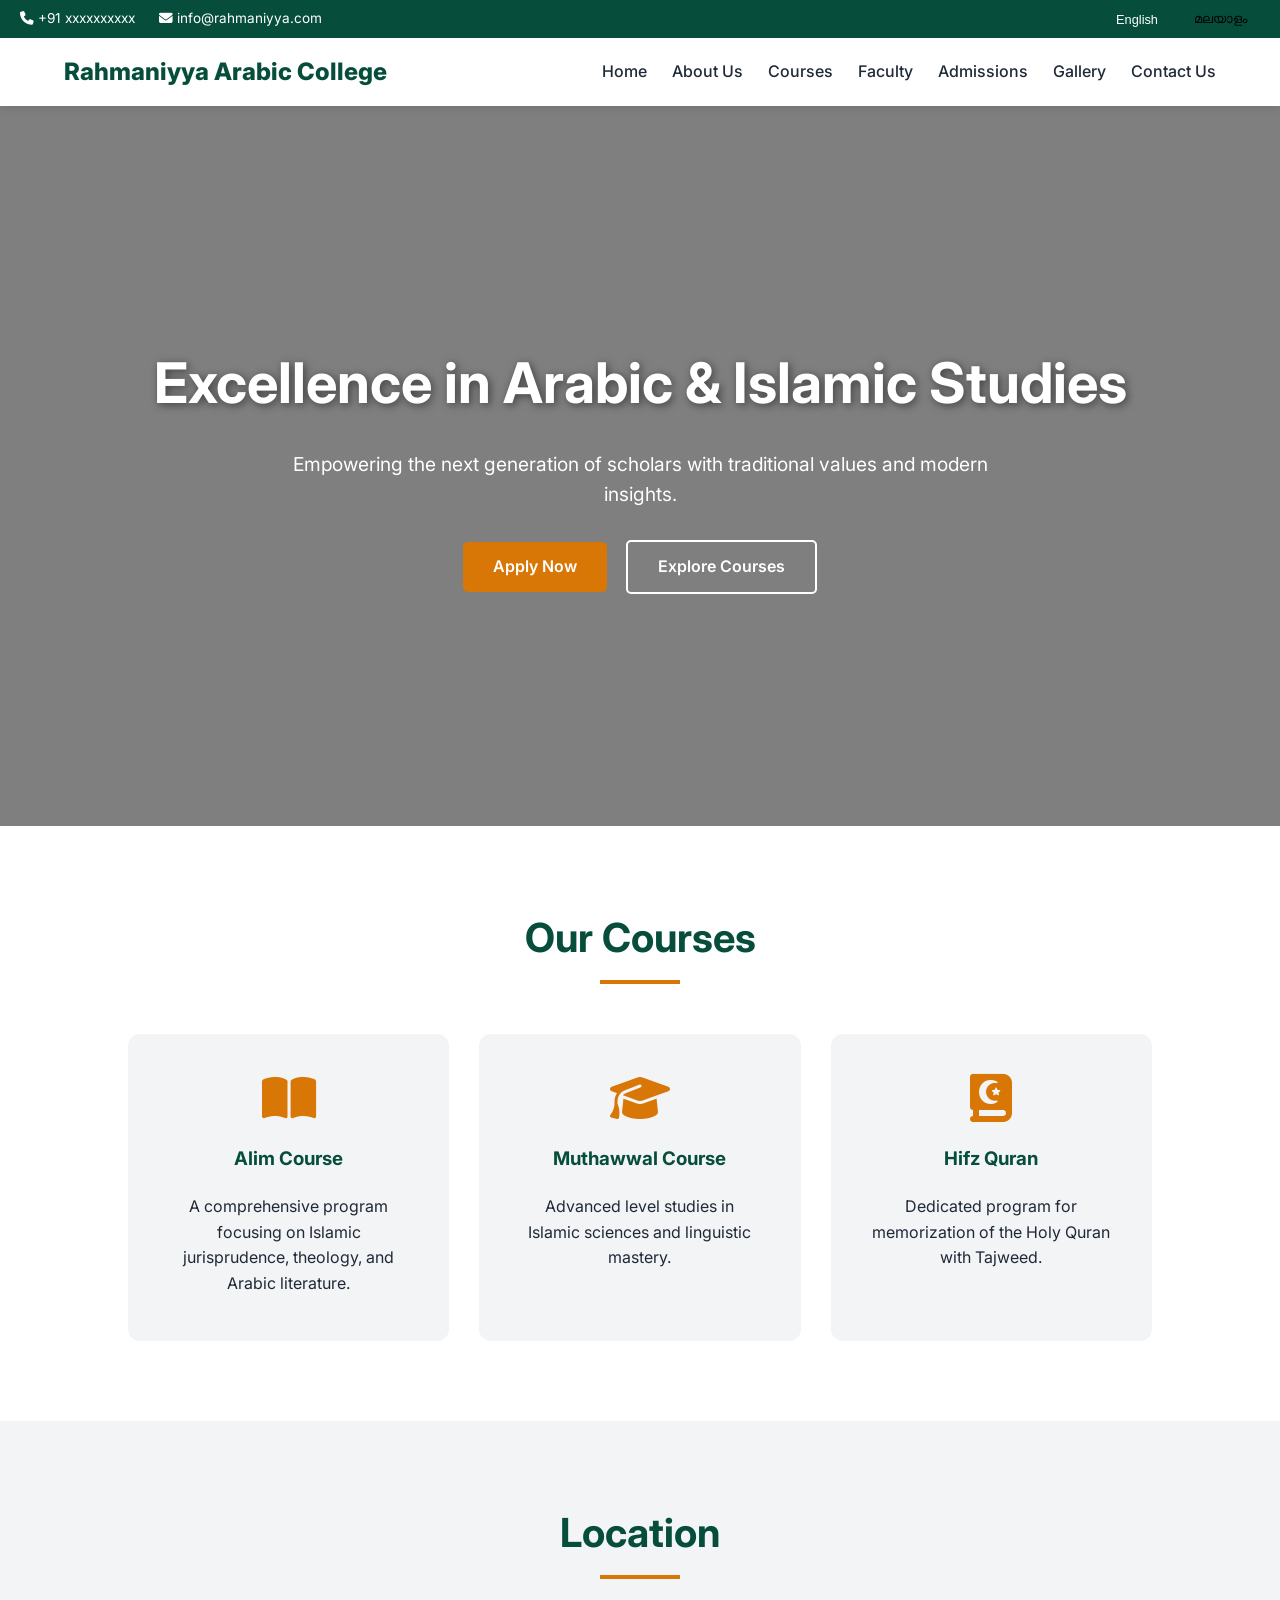
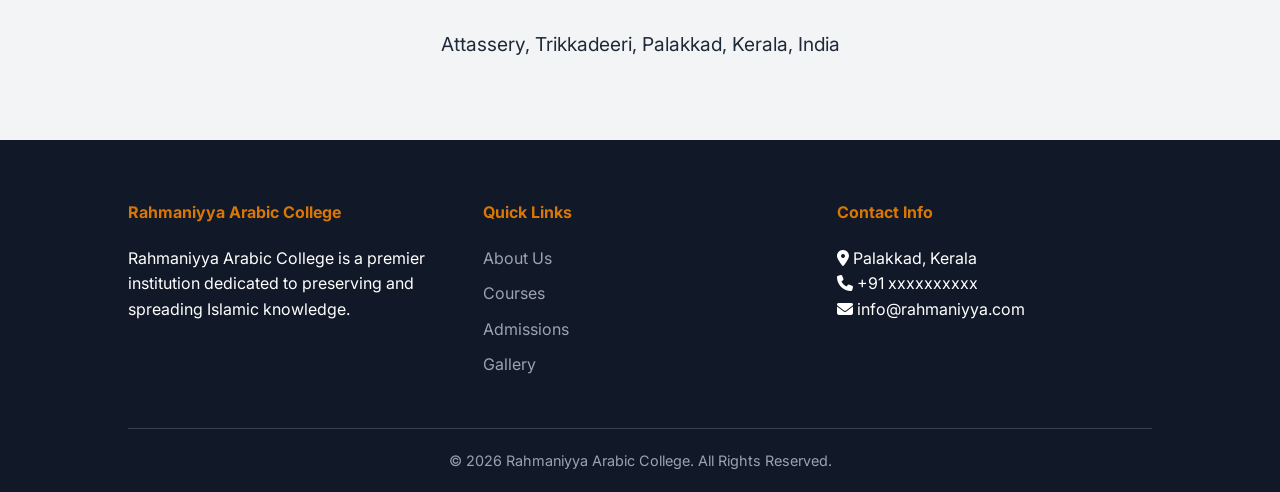
==== index.html @ 30724a8e "Initial commit" ====
<!DOCTYPE html>
<html lang="en">
<head>
    <meta charset="UTF-8">
    <meta name="viewport" content="width=device-width, initial-scale=1.0">
    <title>Rahmaniyya Arabic College | Excellence in Islamic Studies</title>
    <meta name="description" content="Rahmaniyya Arabic College - A premier institution for Arabic and Islamic studies in Palakkad, Kerala. Offering Alim, Muthawwal, and Hifz courses.">
    <!-- Google Fonts -->
    <link rel="preconnect" href="https://fonts.googleapis.com">
    <link rel="preconnect" href="https://fonts.gstatic.com" crossorigin>
    <link href="https://fonts.googleapis.com/css2?family=Baloo+Chettan+2:wght@400;600;800&family=Inter:wght@300;400;600;800&display=swap" rel="stylesheet">
    <!-- Font Awesome -->
    <link rel="stylesheet" href="https://cdnjs.cloudflare.com/ajax/libs/font-awesome/6.4.0/css/all.min.css">
    <!-- Custom CSS -->
    <link rel="stylesheet" href="assets/css/style.css">
</head>
<body>

    <header>
        <div class="top-bar">
            <div class="contact-info">
                <span><i class="fas fa-phone"></i> +91 xxxxxxxxxx</span>
                <span style="margin-left: 20px;"><i class="fas fa-envelope"></i> info@rahmaniyya.com</span>
            </div>
            <div class="lang-toggle">
                <button class="lang-btn active" onclick="switchLanguage('en')">English</button>
                <button class="lang-btn" onclick="switchLanguage('ml')">മലയാളം</button>
            </div>
        </div>
        <nav>
            <div class="logo-container">
                <div class="logo-text" data-i18n="collegeName">Rahmaniyya Arabic College</div>
            </div>
            <ul class="nav-links">
                <li><a href="index.html" data-i18n="home">Home</a></li>
                <li><a href="about.html" data-i18n="about">About Us</a></li>
                <li><a href="courses.html" data-i18n="courses">Courses</a></li>
                <li><a href="faculty.html" data-i18n="faculty">Faculty</a></li>
                <li><a href="admissions.html" data-i18n="admissions">Admissions</a></li>
                <li><a href="gallery.html" data-i18n="gallery">Gallery</a></li>
                <li><a href="contact.html" data-i18n="contact">Contact Us</a></li>
            </ul>
        </nav>
    </header>

    <main>
        <section class="hero">
            <div class="hero-content">
                <h1 data-i18n="heroTitle">Excellence in Arabic & Islamic Studies</h1>
                <p data-i18n="heroSubtitle">Empowering the next generation of scholars with traditional values and modern insights.</p>
                <div class="hero-btns">
                    <a href="admissions.html" class="btn btn-primary" data-i18n="applyNow">Apply Now</a>
                    <a href="courses.html" class="btn" style="border: 2px solid white; color: white; margin-left: 15px;" data-i18n="exploreCourses">Explore Courses</a>
                </div>
            </div>
        </section>

        <section id="features" style="background: white;">
            <div class="section-title">
                <h2 data-i18n="ourCourses">Our Courses</h2>
                <div class="underline"></div>
            </div>
            <div class="course-grid">
                <div class="course-card">
                    <i class="fas fa-book-open fa-3x" style="color: var(--secondary-color);"></i>
                    <h3 data-i18n="alimCourse">Alim Course</h3>
                    <p data-i18n="alimDesc">A comprehensive program focusing on Islamic jurisprudence, theology, and Arabic literature.</p>
                </div>
                <div class="course-card">
                    <i class="fas fa-graduation-cap fa-3x" style="color: var(--secondary-color);"></i>
                    <h3 data-i18n="muthawwalCourse">Muthawwal Course</h3>
                    <p data-i18n="muthawwalDesc">Advanced level studies in Islamic sciences and linguistic mastery.</p>
                </div>
                <div class="course-card">
                    <i class="fas fa-quran fa-3x" style="color: var(--secondary-color);"></i>
                    <h3 data-i18n="hifzCourse">Hifz Quran</h3>
                    <p data-i18n="hifzDesc">Dedicated program for memorization of the Holy Quran with Tajweed.</p>
                </div>
            </div>
        </section>

        <section id="location" style="background: var(--light-gray);">
            <div class="section-title">
                <h2 data-i18n="locationTitle">Location</h2>
                <div class="underline"></div>
            </div>
            <div style="text-align: center;">
                <p style="font-size: 1.2rem;" data-i18n="locationDesc">Attassery, Trikkadeeri, Palakkad, Kerala, India</p>
                <!-- Add a map placeholder or iframe later -->
            </div>
        </section>
    </main>

    <footer>
        <div class="footer-grid">
            <div class="footer-col">
                <h4 data-i18n="collegeName">Rahmaniyya Arabic College</h4>
                <p data-i18n="footerAbout">Rahmaniyya Arabic College is a premier institution dedicated to preserving and spreading Islamic knowledge.</p>
            </div>
            <div class="footer-col">
                <h4 data-i18n="quickLinks">Quick Links</h4>
                <ul>
                    <li><a href="about.html" data-i18n="about">About Us</a></li>
                    <li><a href="courses.html" data-i18n="courses">Courses</a></li>
                    <li><a href="admissions.html" data-i18n="admissions">Admissions</a></li>
                    <li><a href="gallery.html" data-i18n="gallery">Gallery</a></li>
                </ul>
            </div>
            <div class="footer-col">
                <h4 data-i18n="contactInfo">Contact Info</h4>
                <p><i class="fas fa-map-marker-alt"></i> Palakkad, Kerala</p>
                <p><i class="fas fa-phone"></i> +91 xxxxxxxxxx</p>
                <p><i class="fas fa-envelope"></i> info@rahmaniyya.com</p>
            </div>
        </div>
        <div class="footer-bottom">
            <p>&copy; 2026 Rahmaniyya Arabic College. All Rights Reserved.</p>
        </div>
    </footer>

    <script src="assets/js/main.js"></script>
</body>
</html>
---- assets/css/style.css ----
:root {
    --primary-color: #064e3b; /* Deep Islamic Green */
    --secondary-color: #d97706; /* Golden Amber */
    --accent-color: #fef3c7; /* Cream/Beige */
    --text-color: #1f2937;
    --bg-color: #ffffff;
    --light-gray: #f3f4f6;
    --transition: all 0.3s ease;
}

* {
    margin: 0;
    padding: 0;
    box-sizing: border-box;
}

body {
    font-family: 'Inter', sans-serif;
    line-height: 1.6;
    color: var(--text-color);
    overflow-x: hidden;
}

/* Malayalam Font Support */
[lang="ml"] {
    font-family: 'Baloo Chettan 2', cursive;
}

/* Header & Navigation */
header {
    background: var(--bg-color);
    box-shadow: 0 2px 10px rgba(0,0,0,0.1);
    position: sticky;
    top: 0;
    z-index: 1000;
}

.top-bar {
    background: var(--primary-color);
    color: white;
    padding: 5px 20px;
    font-size: 0.85rem;
    display: flex;
    justify-content: space-between;
    align-items: center;
}

nav {
    display: flex;
    justify-content: space-between;
    align-items: center;
    padding: 15px 5%;
}

.logo-container {
    display: flex;
    align-items: center;
    gap: 10px;
}

.logo-text {
    font-weight: 800;
    font-size: 1.5rem;
    color: var(--primary-color);
}

.nav-links {
    display: flex;
    list-style: none;
    gap: 25px;
}

.nav-links a {
    text-decoration: none;
    color: var(--text-color);
    font-weight: 500;
    transition: var(--transition);
}

.nav-links a:hover {
    color: var(--secondary-color);
}

.lang-toggle {
    display: flex;
    gap: 10px;
}

.lang-btn {
    background: transparent;
    border: 1px solid var(--primary-color);
    padding: 5px 12px;
    border-radius: 20px;
    cursor: pointer;
    font-size: 0.8rem;
    transition: var(--transition);
}

.lang-btn.active {
    background: var(--primary-color);
    color: white;
}

/* Hero Section */
.hero {
    position: relative;
    height: 80vh;
    display: flex;
    align-items: center;
    justify-content: center;
    text-align: center;
    color: white;
    background: linear-gradient(rgba(0,0,0,0.5), rgba(0,0,0,0.5)), url('../images/campus.jpg');
    background-size: cover;
    background-position: center;
}

.hero-content h1 {
    font-size: 3.5rem;
    margin-bottom: 20px;
    text-shadow: 2px 2px 8px rgba(0,0,0,0.5);
}

.hero-content p {
    font-size: 1.2rem;
    max-width: 700px;
    margin: 0 auto 30px;
}

.btn {
    padding: 12px 30px;
    border-radius: 5px;
    text-decoration: none;
    font-weight: 600;
    transition: var(--transition);
    display: inline-block;
}

.btn-primary {
    background: var(--secondary-color);
    color: white;
}

.btn-primary:hover {
    background: #b45309;
    transform: translateY(-2px);
}

/* Sections */
section {
    padding: 80px 10%;
}

.section-title {
    text-align: center;
    margin-bottom: 50px;
}

.section-title h2 {
    font-size: 2.5rem;
    color: var(--primary-color);
    margin-bottom: 10px;
}

.section-title .underline {
    width: 80px;
    height: 4px;
    background: var(--secondary-color);
    margin: 0 auto;
}

/* Course Cards */
.course-grid {
    display: grid;
    grid-template-columns: repeat(auto-fit, minmax(300px, 1fr));
    gap: 30px;
}

.course-card {
    background: var(--light-gray);
    padding: 40px;
    border-radius: 12px;
    text-align: center;
    transition: var(--transition);
    border-bottom: 5px solid transparent;
}

.course-card:hover {
    transform: translateY(-10px);
    box-shadow: 0 15px 30px rgba(0,0,0,0.1);
    border-bottom: 5px solid var(--secondary-color);
}

.course-card h3 {
    margin: 20px 0;
    color: var(--primary-color);
}

/* Footer */
footer {
    background: #111827;
    color: white;
    padding: 60px 10% 20px;
}

.footer-grid {
    display: grid;
    grid-template-columns: repeat(auto-fit, minmax(200px, 1fr));
    gap: 40px;
    margin-bottom: 40px;
}

.footer-col h4 {
    color: var(--secondary-color);
    margin-bottom: 20px;
}

.footer-col ul {
    list-style: none;
}

.footer-col ul li {
    margin-bottom: 10px;
}

.footer-col a {
    color: #9ca3af;
    text-decoration: none;
    transition: var(--transition);
}

.footer-col a:hover {
    color: white;
}

.footer-bottom {
    text-align: center;
    padding-top: 20px;
    border-top: 1px solid #374151;
    font-size: 0.9rem;
    color: #9ca3af;
}

/* Responsive */
@media (max-width: 768px) {
    .nav-links {
        display: none; /* Mobile menu logic in JS */
    }
    .hero-content h1 {
        font-size: 2.5rem;
    }
}
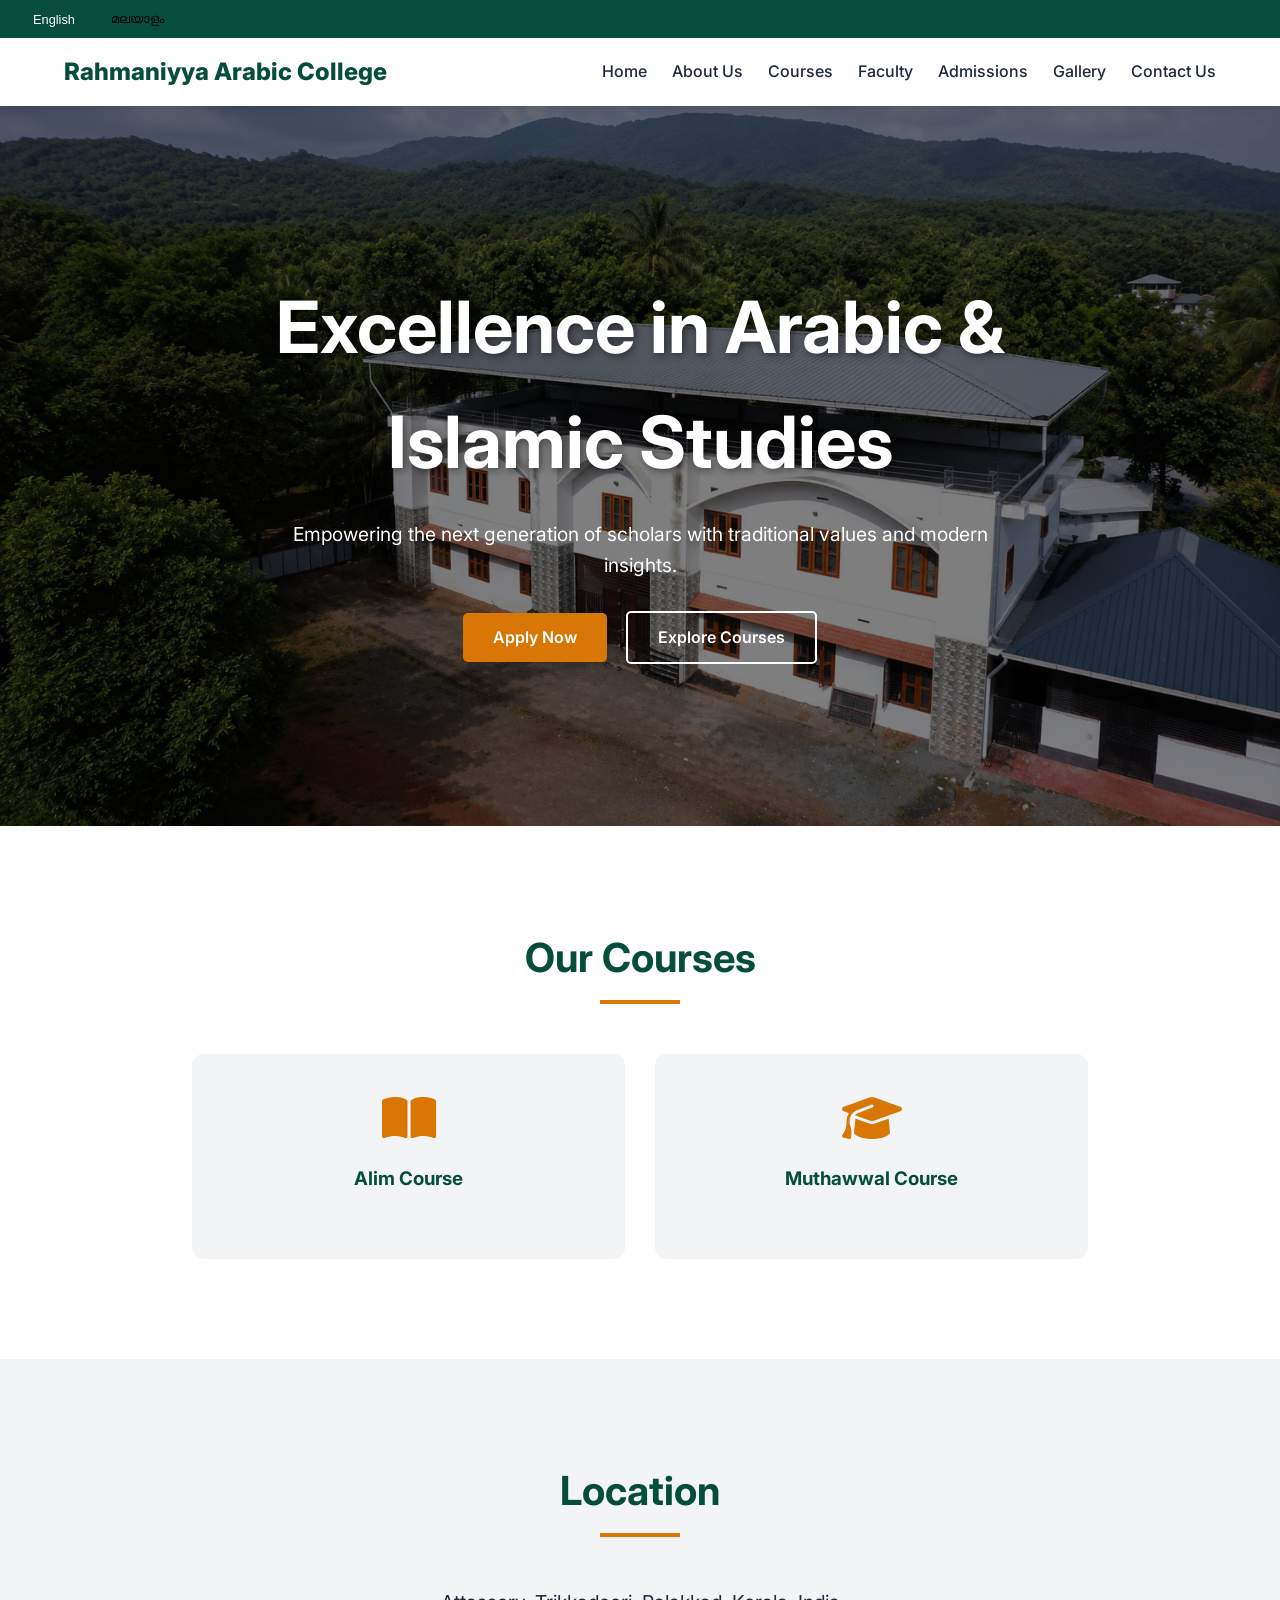
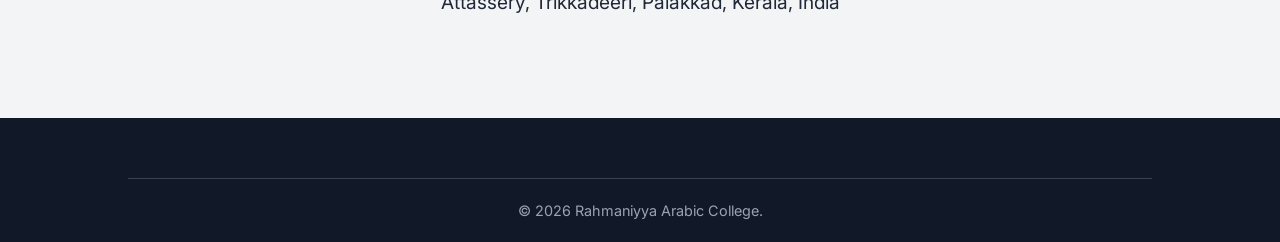
==== commit d4cd20c1: "make the site littile life" ====
--- a/index.html
+++ b/index.html
@@ -4,7 +4,7 @@
     <meta charset="UTF-8">
     <meta name="viewport" content="width=device-width, initial-scale=1.0">
     <title>Rahmaniyya Arabic College | Excellence in Islamic Studies</title>
-    <meta name="description" content="Rahmaniyya Arabic College - A premier institution for Arabic and Islamic studies in Palakkad, Kerala. Offering Alim, Muthawwal, and Hifz courses.">
+    <meta name="description" content="Rahmaniyya Arabic College - A premier institution for Arabic and Islamic studies in Palakkad, Kerala. Offering Alim and Muthawwal courses.">
     <!-- Google Fonts -->
     <link rel="preconnect" href="https://fonts.googleapis.com">
     <link rel="preconnect" href="https://fonts.gstatic.com" crossorigin>
@@ -18,10 +18,7 @@
 
     <header>
         <div class="top-bar">
-            <div class="contact-info">
-                <span><i class="fas fa-phone"></i> +91 xxxxxxxxxx</span>
-                <span style="margin-left: 20px;"><i class="fas fa-envelope"></i> info@rahmaniyya.com</span>
-            </div>
+
             <div class="lang-toggle">
                 <button class="lang-btn active" onclick="switchLanguage('en')">English</button>
                 <button class="lang-btn" onclick="switchLanguage('ml')">മലയാളം</button>
@@ -30,6 +27,9 @@
         <nav>
             <div class="logo-container">
                 <div class="logo-text" data-i18n="collegeName">Rahmaniyya Arabic College</div>
+            </div>
+            <div class="menu-toggle">
+                <i class="fas fa-bars"></i>
             </div>
             <ul class="nav-links">
                 <li><a href="index.html" data-i18n="home">Home</a></li>
@@ -64,18 +64,12 @@
                 <div class="course-card">
                     <i class="fas fa-book-open fa-3x" style="color: var(--secondary-color);"></i>
                     <h3 data-i18n="alimCourse">Alim Course</h3>
-                    <p data-i18n="alimDesc">A comprehensive program focusing on Islamic jurisprudence, theology, and Arabic literature.</p>
                 </div>
                 <div class="course-card">
                     <i class="fas fa-graduation-cap fa-3x" style="color: var(--secondary-color);"></i>
                     <h3 data-i18n="muthawwalCourse">Muthawwal Course</h3>
-                    <p data-i18n="muthawwalDesc">Advanced level studies in Islamic sciences and linguistic mastery.</p>
                 </div>
-                <div class="course-card">
-                    <i class="fas fa-quran fa-3x" style="color: var(--secondary-color);"></i>
-                    <h3 data-i18n="hifzCourse">Hifz Quran</h3>
-                    <p data-i18n="hifzDesc">Dedicated program for memorization of the Holy Quran with Tajweed.</p>
-                </div>
+
             </div>
         </section>
 
@@ -92,32 +86,14 @@
     </main>
 
     <footer>
-        <div class="footer-grid">
-            <div class="footer-col">
-                <h4 data-i18n="collegeName">Rahmaniyya Arabic College</h4>
-                <p data-i18n="footerAbout">Rahmaniyya Arabic College is a premier institution dedicated to preserving and spreading Islamic knowledge.</p>
-            </div>
-            <div class="footer-col">
-                <h4 data-i18n="quickLinks">Quick Links</h4>
-                <ul>
-                    <li><a href="about.html" data-i18n="about">About Us</a></li>
-                    <li><a href="courses.html" data-i18n="courses">Courses</a></li>
-                    <li><a href="admissions.html" data-i18n="admissions">Admissions</a></li>
-                    <li><a href="gallery.html" data-i18n="gallery">Gallery</a></li>
-                </ul>
-            </div>
-            <div class="footer-col">
-                <h4 data-i18n="contactInfo">Contact Info</h4>
-                <p><i class="fas fa-map-marker-alt"></i> Palakkad, Kerala</p>
-                <p><i class="fas fa-phone"></i> +91 xxxxxxxxxx</p>
-                <p><i class="fas fa-envelope"></i> info@rahmaniyya.com</p>
-            </div>
-        </div>
+
         <div class="footer-bottom">
-            <p>&copy; 2026 Rahmaniyya Arabic College. All Rights Reserved.</p>
+            <p>&copy; 2026 Rahmaniyya Arabic College.</p>
         </div>
     </footer>
 
     <script src="assets/js/main.js"></script>
 </body>
 </html>
+
+
--- a/assets/css/style.css
+++ b/assets/css/style.css
@@ -25,6 +25,9 @@
 [lang="ml"] {
     font-family: 'Baloo Chettan 2', cursive;
 }
+[lang="ml"] .hero-content h1 {
+    font-size: 2.8rem; /* Scaled down for Malayalam */
+}
 
 /* Header & Navigation */
 header {
@@ -64,6 +67,10 @@
     color: var(--primary-color);
 }
 
+.menu-toggle {
+    display: none;
+}
+
 .nav-links {
     display: flex;
     list-style: none;
@@ -110,7 +117,7 @@
     justify-content: center;
     text-align: center;
     color: white;
-    background: linear-gradient(rgba(0,0,0,0.5), rgba(0,0,0,0.5)), url('../images/campus.jpg');
+    background: linear-gradient(rgba(0,0,0,0.5), rgba(0,0,0,0.5)), url('../images/above-view.png');
     background-size: cover;
     background-position: center;
 }
@@ -241,12 +248,96 @@
     color: #9ca3af;
 }
 
-/* Responsive */
+/* Responsive Design */
+
+/* Large screens (Big size version) */
+@media (min-width: 1200px) {
+    section {
+        padding: 100px 15%;
+    }
+    .hero-content h1 {
+        font-size: 4.5rem;
+    }
+    [lang="ml"] .hero-content h1 {
+        font-size: 3.5rem;
+    }
+}
+
+/* Laptops */
+@media (max-width: 1024px) {
+    section {
+        padding: 80px 5%;
+    }
+    .nav-links {
+        gap: 15px;
+    }
+}
+
+/* Tablets (Tabotion) */
 @media (max-width: 768px) {
+    .menu-toggle {
+        display: block;
+        font-size: 1.5rem;
+        color: var(--primary-color);
+        cursor: pointer;
+    }
+    nav {
+        flex-wrap: wrap;
+    }
     .nav-links {
-        display: none; /* Mobile menu logic in JS */
+        display: none;
+        flex-direction: column;
+        width: 100%;
+        text-align: center;
+        padding-top: 15px;
+        gap: 15px;
+    }
+    .nav-links.active {
+        display: flex;
     }
     .hero-content h1 {
         font-size: 2.5rem;
     }
-}
+    [lang="ml"] .hero-content h1 {
+        font-size: 2rem;
+    }
+    .top-bar {
+        flex-direction: column;
+        gap: 10px;
+        text-align: center;
+    }
+    .contact-info {
+        display: flex;
+        flex-direction: column;
+        gap: 5px;
+    }
+    .contact-info span {
+        margin: 0 !important;
+    }
+}
+
+/* Mobile version */
+@media (max-width: 480px) {
+    .hero-content h1 {
+        font-size: 2rem;
+    }
+    [lang="ml"] .hero-content h1 {
+        font-size: 1.5rem;
+    }
+    .hero-content p {
+        font-size: 1rem;
+    }
+    .hero-btns {
+        display: flex;
+        flex-direction: column;
+        align-items: center;
+        gap: 15px;
+    }
+    .hero-btns .btn {
+        margin: 0 !important;
+        width: 80%;
+    }
+    .section-title h2 {
+        font-size: 2rem;
+    }
+}
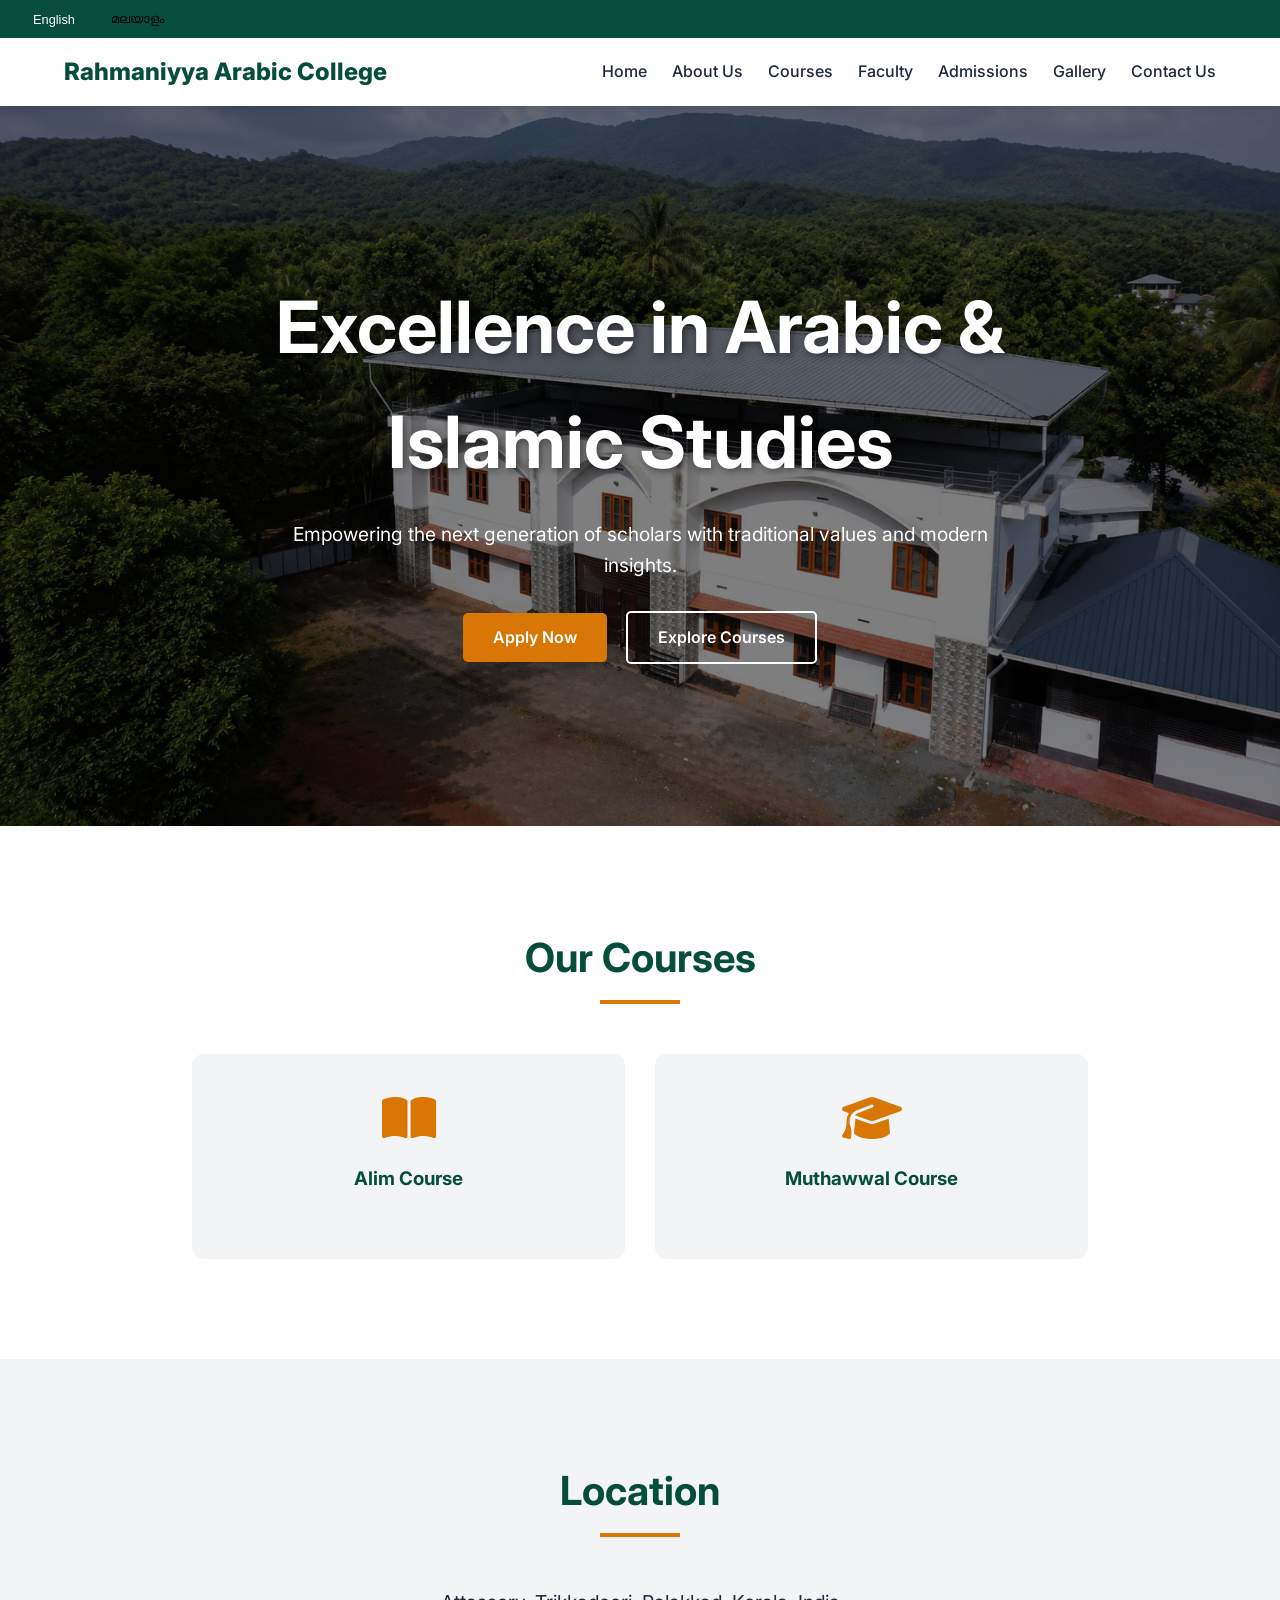
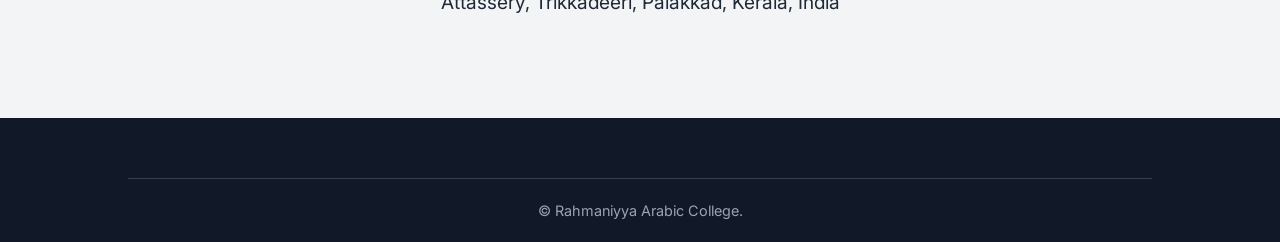
==== commit 50634319: "small changes" ====
--- a/index.html
+++ b/index.html
@@ -88,7 +88,7 @@
     <footer>
 
         <div class="footer-bottom">
-            <p>&copy; 2026 Rahmaniyya Arabic College.</p>
+            <p>&copy;  Rahmaniyya Arabic College.</p>
         </div>
     </footer>
 
--- a/assets/css/style.css
+++ b/assets/css/style.css
@@ -211,10 +211,13 @@
 }
 
 .footer-grid {
-    display: grid;
-    grid-template-columns: repeat(auto-fit, minmax(200px, 1fr));
+    display: flex;
+    justify-content: center;
+    align-items: center;
+    flex-wrap: wrap;
     gap: 40px;
     margin-bottom: 40px;
+    text-align: center;
 }
 
 .footer-col h4 {
@@ -260,6 +263,37 @@
     }
     [lang="ml"] .hero-content h1 {
         font-size: 3.5rem;
+    }
+    .footer-col ul {
+        display: flex;
+        gap: 30px;
+        flex-wrap: wrap;
+    }
+    .footer-col ul li {
+        margin-bottom: 0;
+    }
+}
+
+/* Laptops & Tablets (Parallel Links) */
+@media (min-width: 768px) {
+    .footer-col {
+        display: flex;
+        align-items: center;
+        gap: 20px;
+        justify-content: center;
+    }
+    .footer-col h4 {
+        margin-bottom: 0;
+    }
+    .footer-col ul {
+        display: flex;
+        gap: 20px;
+        flex-wrap: wrap;
+        margin: 0;
+        padding: 0;
+    }
+    .footer-col ul li {
+        margin-bottom: 0;
     }
 }
 
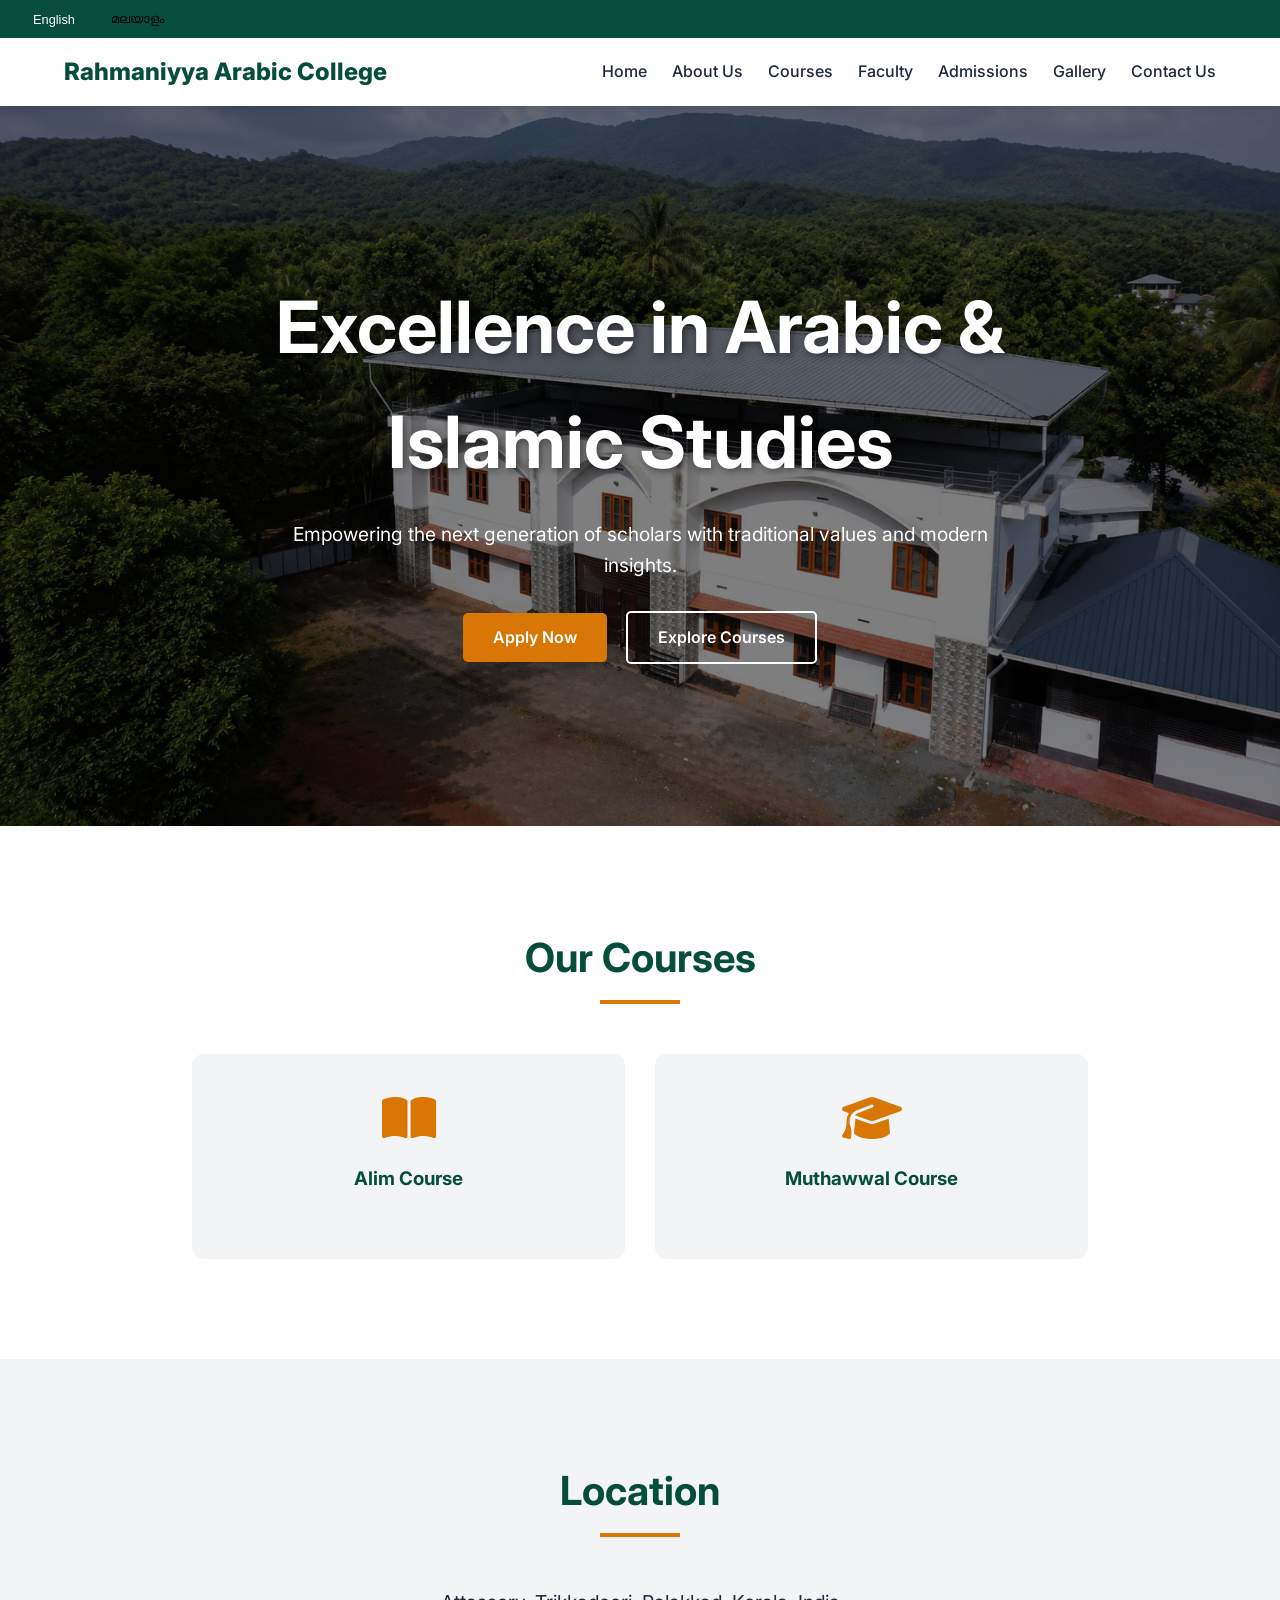
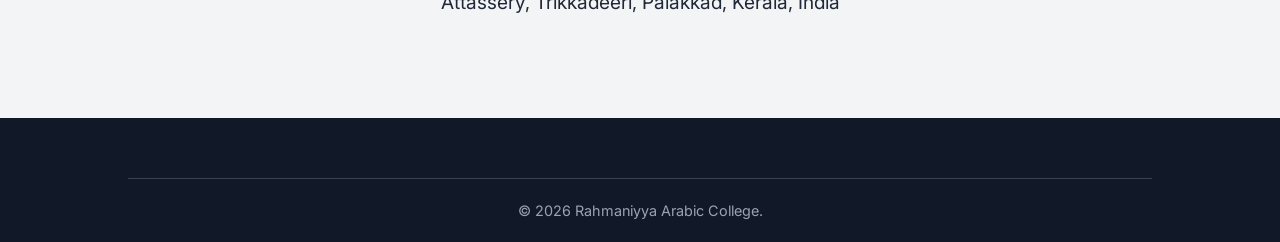
==== commit 9c2efa37: "add faculty" ====
--- a/index.html
+++ b/index.html
@@ -88,12 +88,11 @@
     <footer>
 
         <div class="footer-bottom">
-            <p>&copy;  Rahmaniyya Arabic College.</p>
+            <p data-i18n="copyright">&copy; 2026 Rahmaniyya Arabic College.</p>
         </div>
     </footer>
 
     <script src="assets/js/main.js"></script>
 </body>
-</html>
 
 
